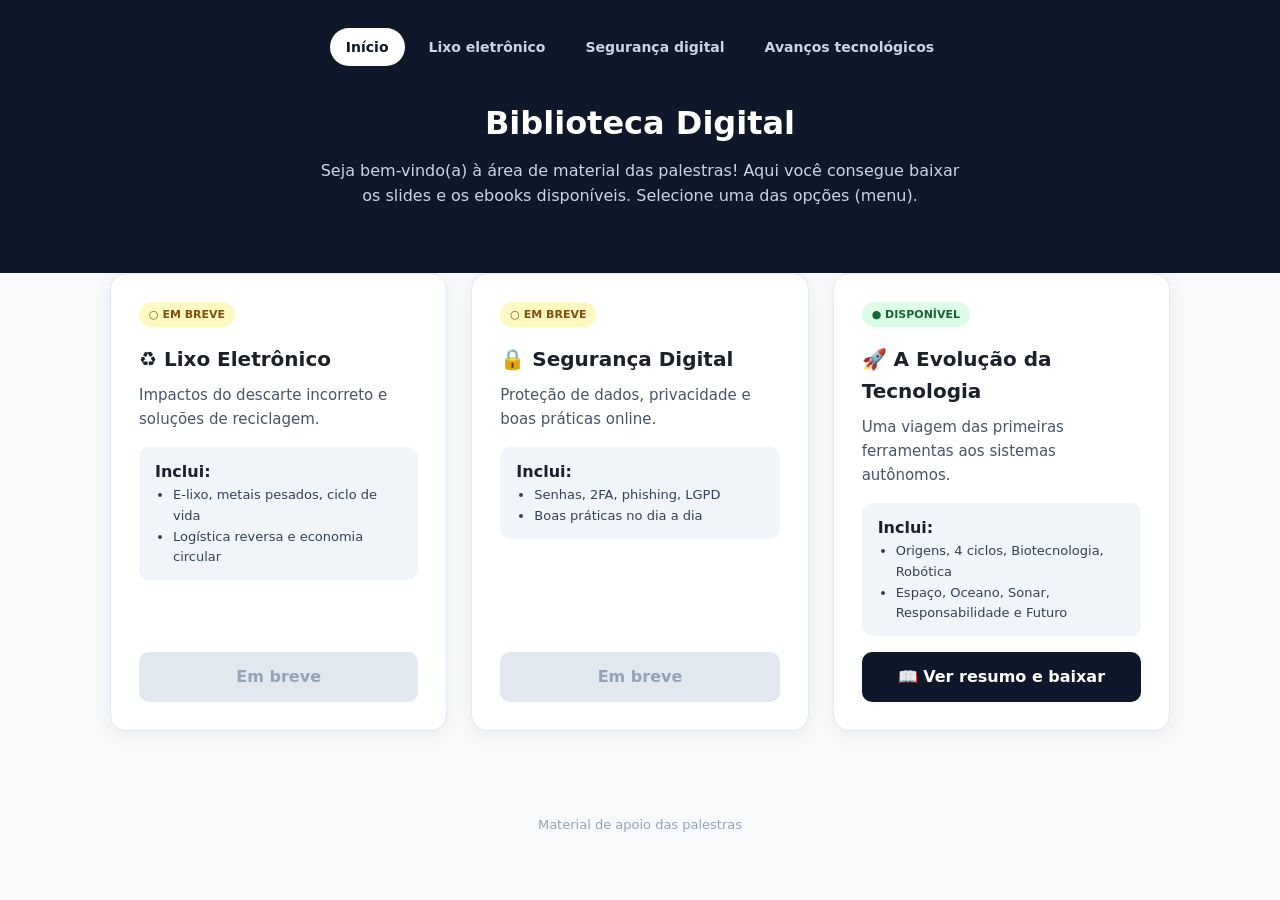
==== index.html @ 884b6dad "Biblioteca digital" ====
<!DOCTYPE html>
<html lang="pt-BR">
<head>
<meta charset="UTF-8">
<meta name="viewport" content="width=device-width, initial-scale=1.0">
<title>Biblioteca Digital - Material das Palestras</title>
<meta name="description" content="Área de material das palestras: baixe os slides e os ebooks disponíveis.">
<link rel="stylesheet" href="style.css">
</head>
<body>
<header>
  <nav>
    <a href="index.html" class="active">Início</a>
    <a href="lixo-eletronico.html">Lixo eletrônico</a>
    <a href="seguranca-digital.html">Segurança digital</a>
    <a href="avancos-tecnologicos.html">Avanços tecnológicos</a>
  </nav>
  <h1>Biblioteca Digital</h1>
  <p>Seja bem-vindo(a) à área de material das palestras! Aqui você consegue baixar os slides e os ebooks disponíveis. Selecione uma das opções (menu).</p>
</header>

<div class="container">
<div class="grid">
  <div class="card">
    <span class="badge soon">○ EM BREVE</span>
    <h2>♻️ Lixo Eletrônico</h2>
    <p>Impactos do descarte incorreto e soluções de reciclagem.</p>
    <div class="topics">
      <strong>Inclui:</strong>
      <ul><li>E-lixo, metais pesados, ciclo de vida</li><li>Logística reversa e economia circular</li></ul>
    </div>
    <a class="btn btn-disabled" href="lixo-eletronico.html">Em breve</a>
  </div>

  <div class="card">
    <span class="badge soon">○ EM BREVE</span>
    <h2>🔒 Segurança Digital</h2>
    <p>Proteção de dados, privacidade e boas práticas online.</p>
    <div class="topics">
      <strong>Inclui:</strong>
      <ul><li>Senhas, 2FA, phishing, LGPD</li><li>Boas práticas no dia a dia</li></ul>
    </div>
    <a class="btn btn-disabled" href="seguranca-digital.html">Em breve</a>
  </div>

  <div class="card">
    <span class="badge ok">● DISPONÍVEL</span>
    <h2>🚀 A Evolução da Tecnologia</h2>
    <p>Uma viagem das primeiras ferramentas aos sistemas autônomos.</p>
    <div class="topics">
      <strong>Inclui:</strong>
      <ul><li>Origens, 4 ciclos, Biotecnologia, Robótica</li><li>Espaço, Oceano, Sonar, Responsabilidade e Futuro</li></ul>
    </div>
    <a class="btn btn-primary" href="avancos-tecnologicos.html">📖 Ver resumo e baixar</a>
  </div>
</div>
</div>

<footer>Material de apoio das palestras</footer>
</body>
</html>
---- style.css ----
* { margin: 0; padding: 0; box-sizing: border-box; }

body {
  font-family: Inter, "Segoe UI", system-ui, sans-serif;
  background: #f8f9fb;
  color: #1a202c;
  line-height: 1.6;
}

/* ---------- Cabeçalho + menu ---------- */
header {
  background: #0f172a;
  color: white;
  padding: 28px 24px 64px;
  text-align: center;
}
header h1 { font-size: 32px; margin-bottom: 8px; }
header p { color: #cbd5e1; max-width: 640px; margin: 0 auto; }

nav {
  display: flex;
  justify-content: center;
  flex-wrap: wrap;
  gap: 8px;
  margin-bottom: 32px;
}
nav a {
  color: #cbd5e1;
  text-decoration: none;
  font-size: 14px;
  font-weight: 600;
  padding: 8px 16px;
  border-radius: 999px;
  transition: background 0.2s;
}
nav a:hover { background: #1e293b; color: white; }
nav a.active { background: white; color: #0f172a; }

/* ---------- Conteúdo ---------- */
.container { max-width: 1100px; margin: -32px auto 0; padding: 0 20px 60px; }
.grid {
  display: grid;
  grid-template-columns: repeat(auto-fit, minmax(300px, 1fr));
  gap: 24px;
  margin-top: 32px;
}

.card {
  background: white;
  border-radius: 16px;
  padding: 28px;
  box-shadow: 0 4px 20px rgba(0, 0, 0, 0.06);
  border: 1px solid #e2e8f0;
  display: flex;
  flex-direction: column;
}
.card h2 { font-size: 20px; margin-bottom: 8px; }
.card p { color: #475569; font-size: 15px; }

.badge {
  align-self: flex-start;
  font-size: 11px;
  font-weight: 700;
  padding: 4px 10px;
  border-radius: 999px;
  margin-bottom: 16px;
}
.badge.ok { background: #dcfce7; color: #166534; }
.badge.soon { background: #fef9c3; color: #854d0e; }

.topics { background: #f1f5f9; border-radius: 10px; padding: 12px 16px; margin: 16px 0; }
.topics ul { margin-left: 18px; font-size: 13px; color: #334155; }

.btn {
  display: block;
  text-align: center;
  padding: 12px;
  border-radius: 10px;
  font-weight: 600;
  text-decoration: none;
  margin-top: auto;
}
.btn-primary { background: #0f172a; color: white; }
.btn-primary:hover { background: #1e293b; }
.btn-disabled { background: #e2e8f0; color: #94a3b8; pointer-events: none; }
.btn-row { display: flex; gap: 10px; margin-top: 20px; flex-wrap: wrap; }
.btn-row .btn { margin-top: 0; padding: 12px 22px; }
.btn-outline { border: 1px solid #cbd5e1; color: #0f172a; background: white; }

/* ---------- Página de tema ---------- */
.page-card { padding: 36px; margin-top: 32px; }
.page-card h2 { font-size: 24px; }
.page-card h3 { font-size: 16px; margin: 22px 0 8px; }
.page-card p + p { margin-top: 12px; }
.meta { display: flex; gap: 8px; flex-wrap: wrap; margin-top: 18px; }
.meta span {
  font-size: 12px;
  font-weight: 600;
  background: #f1f5f9;
  color: #475569;
  padding: 4px 12px;
  border-radius: 999px;
}
.page-card ul.list { margin-left: 20px; color: #475569; font-size: 15px; }
.page-card ul.list li { margin-bottom: 4px; }

footer { text-align: center; padding: 24px; font-size: 13px; color: #94a3b8; }

@media (max-width: 600px) {
  header h1 { font-size: 26px; }
  .page-card { padding: 24px; }
}
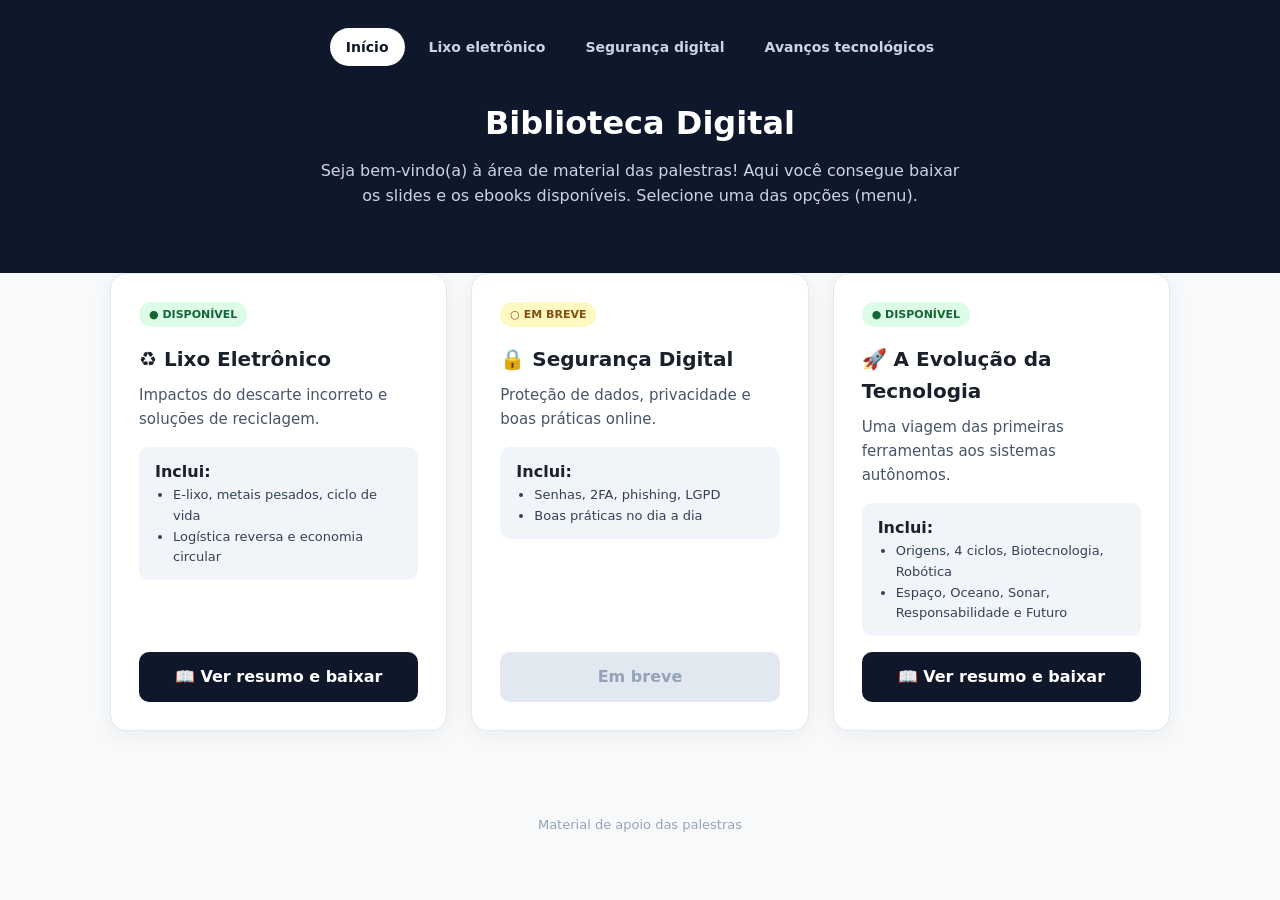
==== commit 9461c259: "Adição ebook/resumo menu sobre lixo" ====
--- a/index.html
+++ b/index.html
@@ -22,14 +22,14 @@
 <div class="container">
 <div class="grid">
   <div class="card">
-    <span class="badge soon">○ EM BREVE</span>
+    <span class="badge ok">● DISPONÍVEL</span>
     <h2>♻️ Lixo Eletrônico</h2>
     <p>Impactos do descarte incorreto e soluções de reciclagem.</p>
     <div class="topics">
       <strong>Inclui:</strong>
       <ul><li>E-lixo, metais pesados, ciclo de vida</li><li>Logística reversa e economia circular</li></ul>
     </div>
-    <a class="btn btn-disabled" href="lixo-eletronico.html">Em breve</a>
+    <a class="btn btn-primary" href="lixo-eletronico.html">📖 Ver resumo e baixar</a>
   </div>
 
   <div class="card">
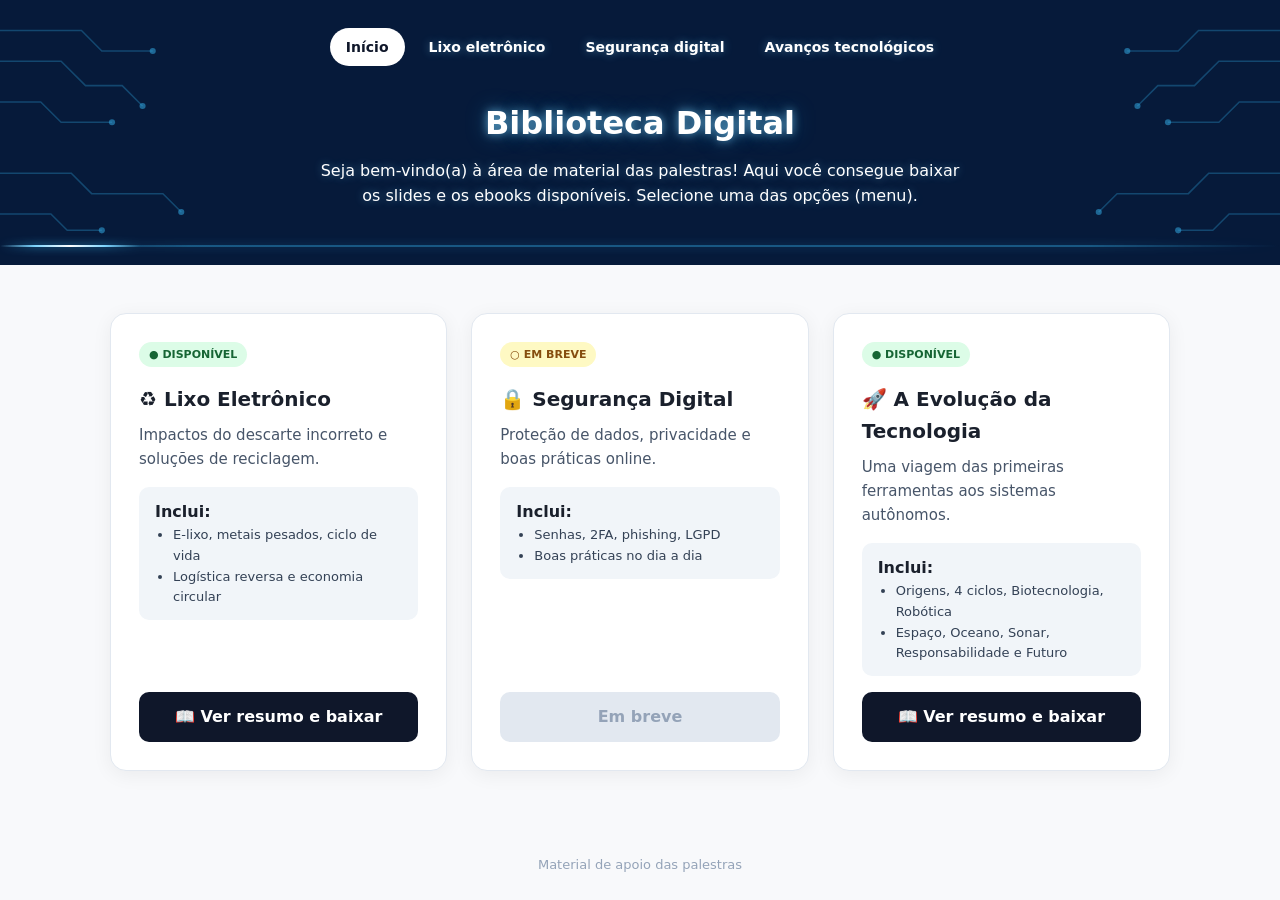
==== commit 30d69d91: "Estética compativel com o panfleto" ====
--- a/index.html
+++ b/index.html
@@ -5,6 +5,7 @@
 <meta name="viewport" content="width=device-width, initial-scale=1.0">
 <title>Biblioteca Digital - Material das Palestras</title>
 <meta name="description" content="Área de material das palestras: baixe os slides e os ebooks disponíveis.">
+<link rel="icon" type="image/png" href="favicon.png">
 <link rel="stylesheet" href="style.css">
 </head>
 <body>
--- a/style.css
+++ b/style.css
@@ -9,13 +9,48 @@
 
 /* ---------- Cabeçalho + menu ---------- */
 header {
-  background: #0f172a;
+  position: relative;
+  overflow: hidden;
+  background: #061a3a;
   color: white;
-  padding: 28px 24px 64px;
+  padding: 28px 24px 56px;
   text-align: center;
 }
-header h1 { font-size: 32px; margin-bottom: 8px; }
-header p { color: #cbd5e1; max-width: 640px; margin: 0 auto; }
+header > * { position: relative; z-index: 1; }
+/* detalhe de placa de circuito + pulso de luz (inspirado no projeto da palestra) */
+header::before {
+  content: "";
+  position: absolute;
+  inset: 0;
+  z-index: 0;
+  background-image: url("data:image/svg+xml,<svg xmlns='http://www.w3.org/2000/svg' width='220' height='260' viewBox='0 0 220 260' fill='none' stroke='%2338bdf8' stroke-opacity='.35' stroke-width='1.5'><g transform='translate(0 0)'><path d='M0 30H80L100 50H150'/><path d='M0 60H60L84 84H120L140 104'/><path d='M0 100H40L60 120H110'/><path d='M0 170H70L90 190H160L178 208'/><path d='M0 210H50L66 226H100'/><g fill='%2338bdf8' fill-opacity='.6' stroke='none'><circle cx='150' cy='50' r='3'/><circle cx='140' cy='104' r='3'/><circle cx='110' cy='120' r='3'/><circle cx='178' cy='208' r='3'/><circle cx='100' cy='226' r='3'/></g></g></svg>"), url("data:image/svg+xml,<svg xmlns='http://www.w3.org/2000/svg' width='220' height='260' viewBox='0 0 220 260' fill='none' stroke='%2338bdf8' stroke-opacity='.35' stroke-width='1.5'><g transform='translate(220 0) scale(-1 1)'><path d='M0 30H80L100 50H150'/><path d='M0 60H60L84 84H120L140 104'/><path d='M0 100H40L60 120H110'/><path d='M0 170H70L90 190H160L178 208'/><path d='M0 210H50L66 226H100'/><g fill='%2338bdf8' fill-opacity='.6' stroke='none'><circle cx='150' cy='50' r='3'/><circle cx='140' cy='104' r='3'/><circle cx='110' cy='120' r='3'/><circle cx='178' cy='208' r='3'/><circle cx='100' cy='226' r='3'/></g></g></svg>");
+  background-repeat: no-repeat;
+  background-position: left top, right top;
+  background-size: auto 100%;
+  opacity: 0.8;
+}
+header::after {
+  content: "";
+  position: absolute;
+  left: 0; right: 0; bottom: 18px;
+  height: 2px;
+  z-index: 0;
+  background:
+    linear-gradient(90deg, transparent, #7dd3fc, #fff, #7dd3fc, transparent) 0% 0 / 140px 100% no-repeat,
+    linear-gradient(90deg, transparent, rgba(56, 189, 248, 0.35) 15%, rgba(56, 189, 248, 0.35) 85%, transparent);
+  filter: drop-shadow(0 0 4px #38bdf8);
+  animation: pulseLine 4.5s ease-in-out infinite;
+}
+@keyframes pulseLine {
+  from { background-position: 0% 0, 0 0; }
+  to { background-position: 100% 0, 0 0; }
+}
+@media (prefers-reduced-motion: reduce) {
+  header::after { animation: none; }
+}
+
+header h1 { font-size: 32px; margin-bottom: 8px; color: #fff; text-shadow: 0 0 10px rgba(125, 211, 252, 0.7), 0 0 22px rgba(56, 189, 248, 0.35); }
+header p { color: #fff; max-width: 640px; margin: 0 auto; text-shadow: 0 0 8px rgba(125, 211, 252, 0.45); }
 
 nav {
   display: flex;
@@ -25,7 +60,8 @@
   margin-bottom: 32px;
 }
 nav a {
-  color: #cbd5e1;
+  color: #fff;
+  text-shadow: 0 0 8px rgba(125, 211, 252, 0.45);
   text-decoration: none;
   font-size: 14px;
   font-weight: 600;
@@ -33,16 +69,17 @@
   border-radius: 999px;
   transition: background 0.2s;
 }
-nav a:hover { background: #1e293b; color: white; }
-nav a.active { background: white; color: #0f172a; }
+nav a:hover { background: rgba(125, 211, 252, 0.15); color: #fff; }
+nav a.active { background: white; color: #0f172a; text-shadow: none; }
 
 /* ---------- Conteúdo ---------- */
-.container { max-width: 1100px; margin: -32px auto 0; padding: 0 20px 60px; }
+.container { max-width: 1100px; margin: 0 auto; padding: 0 20px 60px; }
 .grid {
   display: grid;
   grid-template-columns: repeat(auto-fit, minmax(300px, 1fr));
   gap: 24px;
-  margin-top: 32px;
+  justify-content: center;
+  margin-top: 48px;
 }
 
 .card {
@@ -88,7 +125,7 @@
 .btn-outline { border: 1px solid #cbd5e1; color: #0f172a; background: white; }
 
 /* ---------- Página de tema ---------- */
-.page-card { padding: 36px; margin-top: 32px; }
+.page-card { padding: 36px; margin: 48px auto 0; max-width: 820px; }
 .page-card h2 { font-size: 24px; }
 .page-card h3 { font-size: 16px; margin: 22px 0 8px; }
 .page-card p + p { margin-top: 12px; }
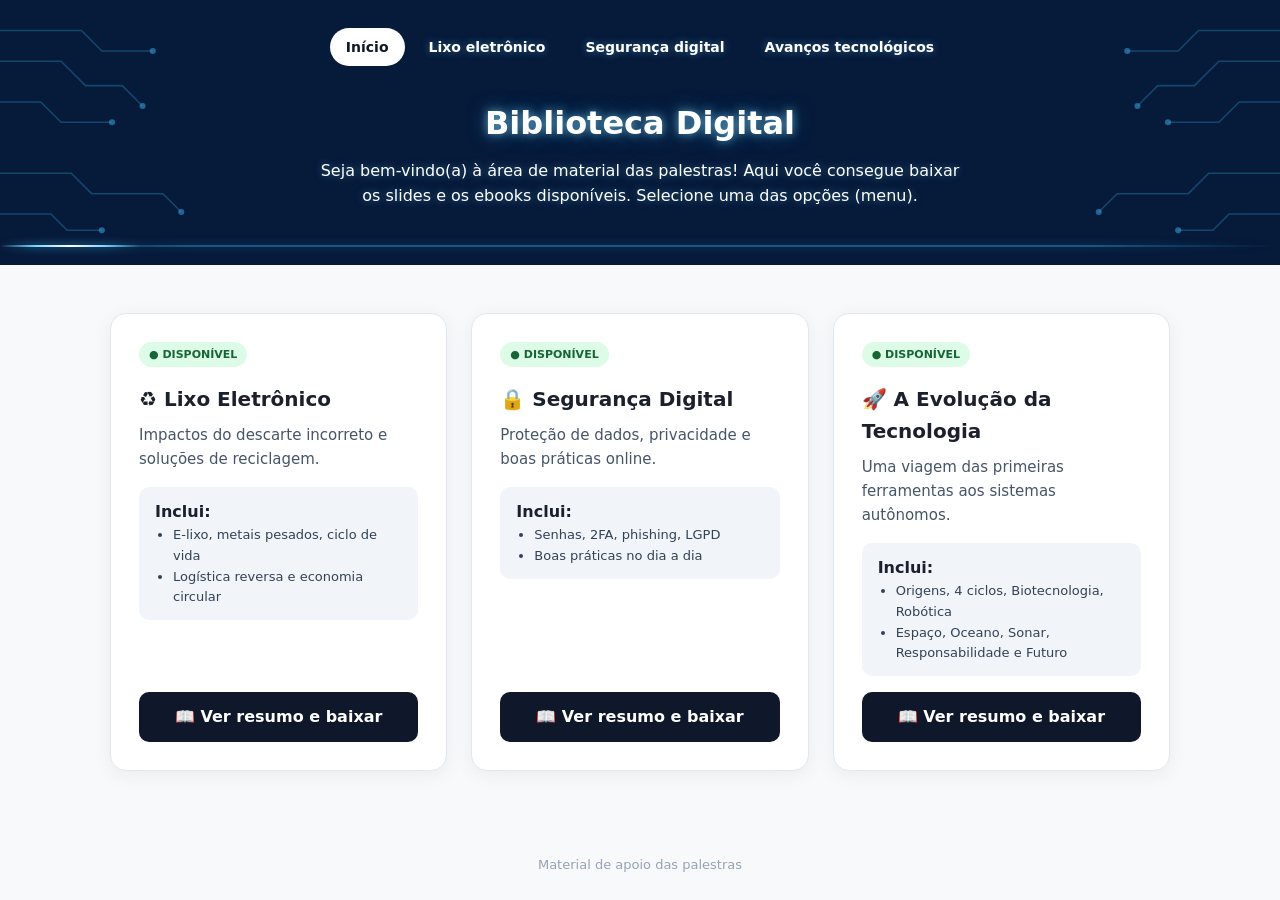
==== commit 0df47cfc: "adicionando ebook de segurança" ====
--- a/index.html
+++ b/index.html
@@ -34,14 +34,14 @@
   </div>
 
   <div class="card">
-    <span class="badge soon">○ EM BREVE</span>
+    <span class="badge ok">● DISPONÍVEL</span>
     <h2>🔒 Segurança Digital</h2>
     <p>Proteção de dados, privacidade e boas práticas online.</p>
     <div class="topics">
       <strong>Inclui:</strong>
       <ul><li>Senhas, 2FA, phishing, LGPD</li><li>Boas práticas no dia a dia</li></ul>
     </div>
-    <a class="btn btn-disabled" href="seguranca-digital.html">Em breve</a>
+    <a class="btn btn-primary" href="seguranca-digital.html">📖 Ver resumo e baixar</a>
   </div>
 
   <div class="card">
--- a/style.css
+++ b/style.css
@@ -141,6 +141,25 @@
 .page-card ul.list { margin-left: 20px; color: #475569; font-size: 15px; }
 .page-card ul.list li { margin-bottom: 4px; }
 
+/* conteúdo do e-book dentro da página */
+.doc { margin-top: 28px; padding-top: 8px; border-top: 1px solid #e2e8f0; }
+.doc h3 { font-size: 18px; margin: 28px 0 10px; color: #0f172a; }
+.doc h4 { font-size: 15px; margin: 20px 0 6px; color: #334155; }
+.doc p { color: #475569; font-size: 15px; }
+.doc p + p { margin-top: 12px; }
+.doc ul.list { margin-top: 8px; }
+.highlight-box {
+  background: #f1f5f9;
+  border-left: 4px solid #38bdf8;
+  border-radius: 0 10px 10px 0;
+  padding: 14px 16px;
+  margin: 12px 0;
+}
+.table-wrap { overflow-x: auto; margin-top: 10px; }
+.doc table { width: 100%; border-collapse: collapse; font-size: 14px; }
+.doc th, .doc td { border: 1px solid #cbd5e1; padding: 10px 12px; text-align: left; vertical-align: top; color: #475569; }
+.doc th { background: #f1f5f9; color: #0f172a; }
+
 footer { text-align: center; padding: 24px; font-size: 13px; color: #94a3b8; }
 
 @media (max-width: 600px) {
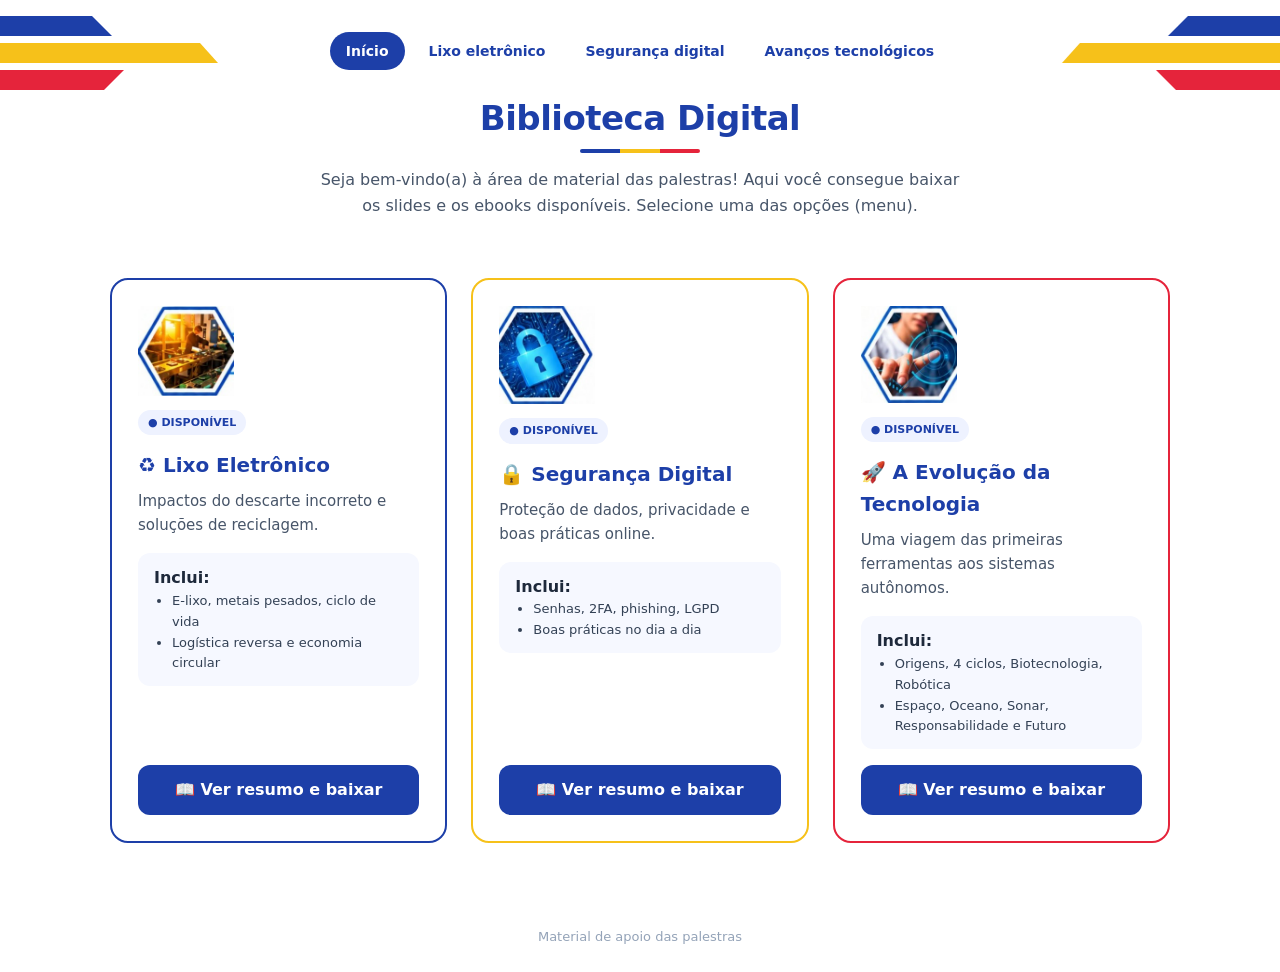
==== commit 08387b33: "Redesigner e adição de documentos" ====
--- a/index.html
+++ b/index.html
@@ -22,7 +22,8 @@
 
 <div class="container">
 <div class="grid">
-  <div class="card">
+  <div class="card c-blue">
+    <img class="hex" src="img/hex-lixo.jpg" alt="">
     <span class="badge ok">● DISPONÍVEL</span>
     <h2>♻️ Lixo Eletrônico</h2>
     <p>Impactos do descarte incorreto e soluções de reciclagem.</p>
@@ -33,7 +34,8 @@
     <a class="btn btn-primary" href="lixo-eletronico.html">📖 Ver resumo e baixar</a>
   </div>
 
-  <div class="card">
+  <div class="card c-yellow">
+    <img class="hex" src="img/hex-seguranca.jpg" alt="">
     <span class="badge ok">● DISPONÍVEL</span>
     <h2>🔒 Segurança Digital</h2>
     <p>Proteção de dados, privacidade e boas práticas online.</p>
@@ -44,7 +46,8 @@
     <a class="btn btn-primary" href="seguranca-digital.html">📖 Ver resumo e baixar</a>
   </div>
 
-  <div class="card">
+  <div class="card c-red">
+    <img class="hex" src="img/hex-avanco.jpg" alt="">
     <span class="badge ok">● DISPONÍVEL</span>
     <h2>🚀 A Evolução da Tecnologia</h2>
     <p>Uma viagem das primeiras ferramentas aos sistemas autônomos.</p>
--- a/style.css
+++ b/style.css
@@ -1,76 +1,101 @@
 * { margin: 0; padding: 0; box-sizing: border-box; }
+
+:root {
+  --blue: #1d3fa8;
+  --blue-dark: #162f80;
+  --blue-soft: #eef2ff;
+  --yellow: #f6c11a;
+  --red: #e5243b;
+  --ink: #1e293b;
+  --muted: #475569;
+}
 
 body {
   font-family: Inter, "Segoe UI", system-ui, sans-serif;
-  background: #f8f9fb;
-  color: #1a202c;
+  background: #fff;
+  color: var(--ink);
   line-height: 1.6;
 }
 
-/* ---------- Cabeçalho + menu ---------- */
+/* ---------- Cabeçalho + menu (faixas e linha tricolor do panfleto) ---------- */
 header {
   position: relative;
   overflow: hidden;
-  background: #061a3a;
-  color: white;
-  padding: 28px 24px 56px;
+  background: #fff;
+  padding: 32px 24px 36px;
   text-align: center;
 }
 header > * { position: relative; z-index: 1; }
-/* detalhe de placa de circuito + pulso de luz (inspirado no projeto da palestra) */
-header::before {
-  content: "";
-  position: absolute;
-  inset: 0;
-  z-index: 0;
-  background-image: url("data:image/svg+xml,<svg xmlns='http://www.w3.org/2000/svg' width='220' height='260' viewBox='0 0 220 260' fill='none' stroke='%2338bdf8' stroke-opacity='.35' stroke-width='1.5'><g transform='translate(0 0)'><path d='M0 30H80L100 50H150'/><path d='M0 60H60L84 84H120L140 104'/><path d='M0 100H40L60 120H110'/><path d='M0 170H70L90 190H160L178 208'/><path d='M0 210H50L66 226H100'/><g fill='%2338bdf8' fill-opacity='.6' stroke='none'><circle cx='150' cy='50' r='3'/><circle cx='140' cy='104' r='3'/><circle cx='110' cy='120' r='3'/><circle cx='178' cy='208' r='3'/><circle cx='100' cy='226' r='3'/></g></g></svg>"), url("data:image/svg+xml,<svg xmlns='http://www.w3.org/2000/svg' width='220' height='260' viewBox='0 0 220 260' fill='none' stroke='%2338bdf8' stroke-opacity='.35' stroke-width='1.5'><g transform='translate(220 0) scale(-1 1)'><path d='M0 30H80L100 50H150'/><path d='M0 60H60L84 84H120L140 104'/><path d='M0 100H40L60 120H110'/><path d='M0 170H70L90 190H160L178 208'/><path d='M0 210H50L66 226H100'/><g fill='%2338bdf8' fill-opacity='.6' stroke='none'><circle cx='150' cy='50' r='3'/><circle cx='140' cy='104' r='3'/><circle cx='110' cy='120' r='3'/><circle cx='178' cy='208' r='3'/><circle cx='100' cy='226' r='3'/></g></g></svg>");
-  background-repeat: no-repeat;
-  background-position: left top, right top;
-  background-size: auto 100%;
-  opacity: 0.8;
-}
+
+header::before,
 header::after {
   content: "";
   position: absolute;
-  left: 0; right: 0; bottom: 18px;
-  height: 2px;
+  top: 16px;
+  width: 230px;
+  height: 80px;
   z-index: 0;
-  background:
-    linear-gradient(90deg, transparent, #7dd3fc, #fff, #7dd3fc, transparent) 0% 0 / 140px 100% no-repeat,
-    linear-gradient(90deg, transparent, rgba(56, 189, 248, 0.35) 15%, rgba(56, 189, 248, 0.35) 85%, transparent);
-  filter: drop-shadow(0 0 4px #38bdf8);
-  animation: pulseLine 4.5s ease-in-out infinite;
+  background: url("data:image/svg+xml,<svg xmlns='http://www.w3.org/2000/svg' viewBox='0 0 230 80'><path fill='%231d3fa8' d='M0 0H92L112 20H0Z'/><path fill='%23f6c11a' d='M0 27H200L218 47H0Z'/><path fill='%23e5243b' d='M0 54H124L104 74H0Z'/></svg>") no-repeat left top / 100% 100%;
+  animation: stripeIn 0.8s ease-out both;
 }
-@keyframes pulseLine {
-  from { background-position: 0% 0, 0 0; }
-  to { background-position: 100% 0, 0 0; }
+header::before { left: 0; }
+header::after { right: 0; transform: scaleX(-1); animation-name: stripeInRight; }
+
+@keyframes stripeIn {
+  from { opacity: 0; transform: translateX(-60px); }
+  to { opacity: 1; transform: translateX(0); }
 }
-@media (prefers-reduced-motion: reduce) {
-  header::after { animation: none; }
+@keyframes stripeInRight {
+  from { opacity: 0; transform: scaleX(-1) translateX(-60px); }
+  to { opacity: 1; transform: scaleX(-1) translateX(0); }
 }
 
-header h1 { font-size: 32px; margin-bottom: 8px; color: #fff; text-shadow: 0 0 10px rgba(125, 211, 252, 0.7), 0 0 22px rgba(56, 189, 248, 0.35); }
-header p { color: #fff; max-width: 640px; margin: 0 auto; text-shadow: 0 0 8px rgba(125, 211, 252, 0.45); }
+header h1 {
+  font-size: 34px;
+  font-weight: 800;
+  letter-spacing: -0.5px;
+  color: var(--blue);
+  line-height: 1.2;
+}
+header h1::after {
+  content: "";
+  display: block;
+  width: 120px;
+  height: 4px;
+  margin: 10px auto 14px;
+  border-radius: 2px;
+  background: linear-gradient(90deg, var(--blue) 0 33.3%, var(--yellow) 33.3% 66.6%, var(--red) 66.6%);
+  transform-origin: left center;
+  animation: drawLine 0.9s 0.2s ease-out both;
+}
+@keyframes drawLine {
+  from { transform: scaleX(0); }
+  to { transform: scaleX(1); }
+}
+header p { color: var(--muted); max-width: 640px; margin: 0 auto; }
 
 nav {
   display: flex;
   justify-content: center;
   flex-wrap: wrap;
   gap: 8px;
-  margin-bottom: 32px;
+  margin-bottom: 28px;
 }
 nav a {
-  color: #fff;
-  text-shadow: 0 0 8px rgba(125, 211, 252, 0.45);
+  color: var(--blue);
   text-decoration: none;
   font-size: 14px;
-  font-weight: 600;
+  font-weight: 700;
   padding: 8px 16px;
   border-radius: 999px;
-  transition: background 0.2s;
+  transition: background 0.2s, color 0.2s;
 }
-nav a:hover { background: rgba(125, 211, 252, 0.15); color: #fff; }
-nav a.active { background: white; color: #0f172a; text-shadow: none; }
+nav a:hover { background: var(--blue-soft); }
+nav a.active { background: var(--blue); color: #fff; }
+
+@media (prefers-reduced-motion: reduce) {
+  header::before, header::after, header h1::after { animation: none; }
+}
 
 /* ---------- Conteúdo ---------- */
 .container { max-width: 1100px; margin: 0 auto; padding: 0 20px 60px; }
@@ -79,20 +104,29 @@
   grid-template-columns: repeat(auto-fit, minmax(300px, 1fr));
   gap: 24px;
   justify-content: center;
-  margin-top: 48px;
+  margin-top: 24px;
 }
 
 .card {
-  background: white;
-  border-radius: 16px;
-  padding: 28px;
-  box-shadow: 0 4px 20px rgba(0, 0, 0, 0.06);
-  border: 1px solid #e2e8f0;
+  --accent: var(--blue);
+  background: #fff;
+  border: 2px solid var(--accent);
+  border-radius: 18px;
+  padding: 26px;
   display: flex;
   flex-direction: column;
+  transition: transform 0.2s ease, box-shadow 0.2s ease;
 }
-.card h2 { font-size: 20px; margin-bottom: 8px; }
-.card p { color: #475569; font-size: 15px; }
+.card:hover { transform: translateY(-4px); box-shadow: 0 10px 24px rgba(29, 63, 168, 0.12); }
+.c-blue { --accent: var(--blue); }
+.c-yellow { --accent: var(--yellow); }
+.c-red { --accent: var(--red); }
+
+.card h2 { font-size: 20px; font-weight: 800; color: var(--blue); margin-bottom: 8px; }
+.card p { color: var(--muted); font-size: 15px; }
+
+.hex { display: block; width: 96px; height: auto; margin-bottom: 14px; transition: transform 0.25s ease; }
+.card:hover .hex { transform: scale(1.06); }
 
 .badge {
   align-self: flex-start;
@@ -100,69 +134,60 @@
   font-weight: 700;
   padding: 4px 10px;
   border-radius: 999px;
-  margin-bottom: 16px;
+  margin-bottom: 14px;
 }
-.badge.ok { background: #dcfce7; color: #166534; }
-.badge.soon { background: #fef9c3; color: #854d0e; }
+.badge.ok { background: var(--blue-soft); color: var(--blue); }
+.badge.soon { background: #fff6d6; color: #8a6500; }
 
-.topics { background: #f1f5f9; border-radius: 10px; padding: 12px 16px; margin: 16px 0; }
+.topics { background: #f6f8ff; border-radius: 12px; padding: 12px 16px; margin: 16px 0; }
 .topics ul { margin-left: 18px; font-size: 13px; color: #334155; }
 
 .btn {
   display: block;
   text-align: center;
   padding: 12px;
-  border-radius: 10px;
-  font-weight: 600;
+  border-radius: 12px;
+  font-weight: 700;
   text-decoration: none;
   margin-top: auto;
+  transition: background 0.2s;
 }
-.btn-primary { background: #0f172a; color: white; }
-.btn-primary:hover { background: #1e293b; }
+.btn-primary { background: var(--blue); color: #fff; }
+.btn-primary:hover { background: var(--blue-dark); }
 .btn-disabled { background: #e2e8f0; color: #94a3b8; pointer-events: none; }
 .btn-row { display: flex; gap: 10px; margin-top: 20px; flex-wrap: wrap; }
 .btn-row .btn { margin-top: 0; padding: 12px 22px; }
-.btn-outline { border: 1px solid #cbd5e1; color: #0f172a; background: white; }
+.btn-outline { border: 2px solid var(--blue); color: var(--blue); background: #fff; padding: 10px 22px; }
+.btn-outline:hover { background: var(--blue-soft); }
 
 /* ---------- Página de tema ---------- */
-.page-card { padding: 36px; margin: 48px auto 0; max-width: 820px; }
+.page-card { padding: 36px; margin: 24px auto 0; max-width: 820px; }
+.page-card:hover { transform: none; box-shadow: none; }
+.page-head { display: flex; align-items: center; justify-content: space-between; gap: 20px; }
+.page-head .hex { width: 110px; margin: 0; flex-shrink: 0; }
 .page-card h2 { font-size: 24px; }
-.page-card h3 { font-size: 16px; margin: 22px 0 8px; }
+.page-card h3 { font-size: 16px; font-weight: 800; color: var(--blue); margin: 24px 0 8px; }
 .page-card p + p { margin-top: 12px; }
 .meta { display: flex; gap: 8px; flex-wrap: wrap; margin-top: 18px; }
 .meta span {
   font-size: 12px;
-  font-weight: 600;
-  background: #f1f5f9;
-  color: #475569;
+  font-weight: 700;
+  background: var(--blue-soft);
+  color: var(--blue);
   padding: 4px 12px;
   border-radius: 999px;
 }
-.page-card ul.list { margin-left: 20px; color: #475569; font-size: 15px; }
+.page-card ul.list { margin-left: 20px; color: var(--muted); font-size: 15px; }
 .page-card ul.list li { margin-bottom: 4px; }
-
-/* conteúdo do e-book dentro da página */
-.doc { margin-top: 28px; padding-top: 8px; border-top: 1px solid #e2e8f0; }
-.doc h3 { font-size: 18px; margin: 28px 0 10px; color: #0f172a; }
-.doc h4 { font-size: 15px; margin: 20px 0 6px; color: #334155; }
-.doc p { color: #475569; font-size: 15px; }
-.doc p + p { margin-top: 12px; }
-.doc ul.list { margin-top: 8px; }
-.highlight-box {
-  background: #f1f5f9;
-  border-left: 4px solid #38bdf8;
-  border-radius: 0 10px 10px 0;
-  padding: 14px 16px;
-  margin: 12px 0;
-}
-.table-wrap { overflow-x: auto; margin-top: 10px; }
-.doc table { width: 100%; border-collapse: collapse; font-size: 14px; }
-.doc th, .doc td { border: 1px solid #cbd5e1; padding: 10px 12px; text-align: left; vertical-align: top; color: #475569; }
-.doc th { background: #f1f5f9; color: #0f172a; }
 
 footer { text-align: center; padding: 24px; font-size: 13px; color: #94a3b8; }
 
+@media (max-width: 700px) {
+  header { padding-top: 40px; }
+  header::before, header::after { width: 84px; height: 29px; top: 8px; }
+}
 @media (max-width: 600px) {
   header h1 { font-size: 26px; }
   .page-card { padding: 24px; }
+  .page-head .hex { width: 80px; }
 }
